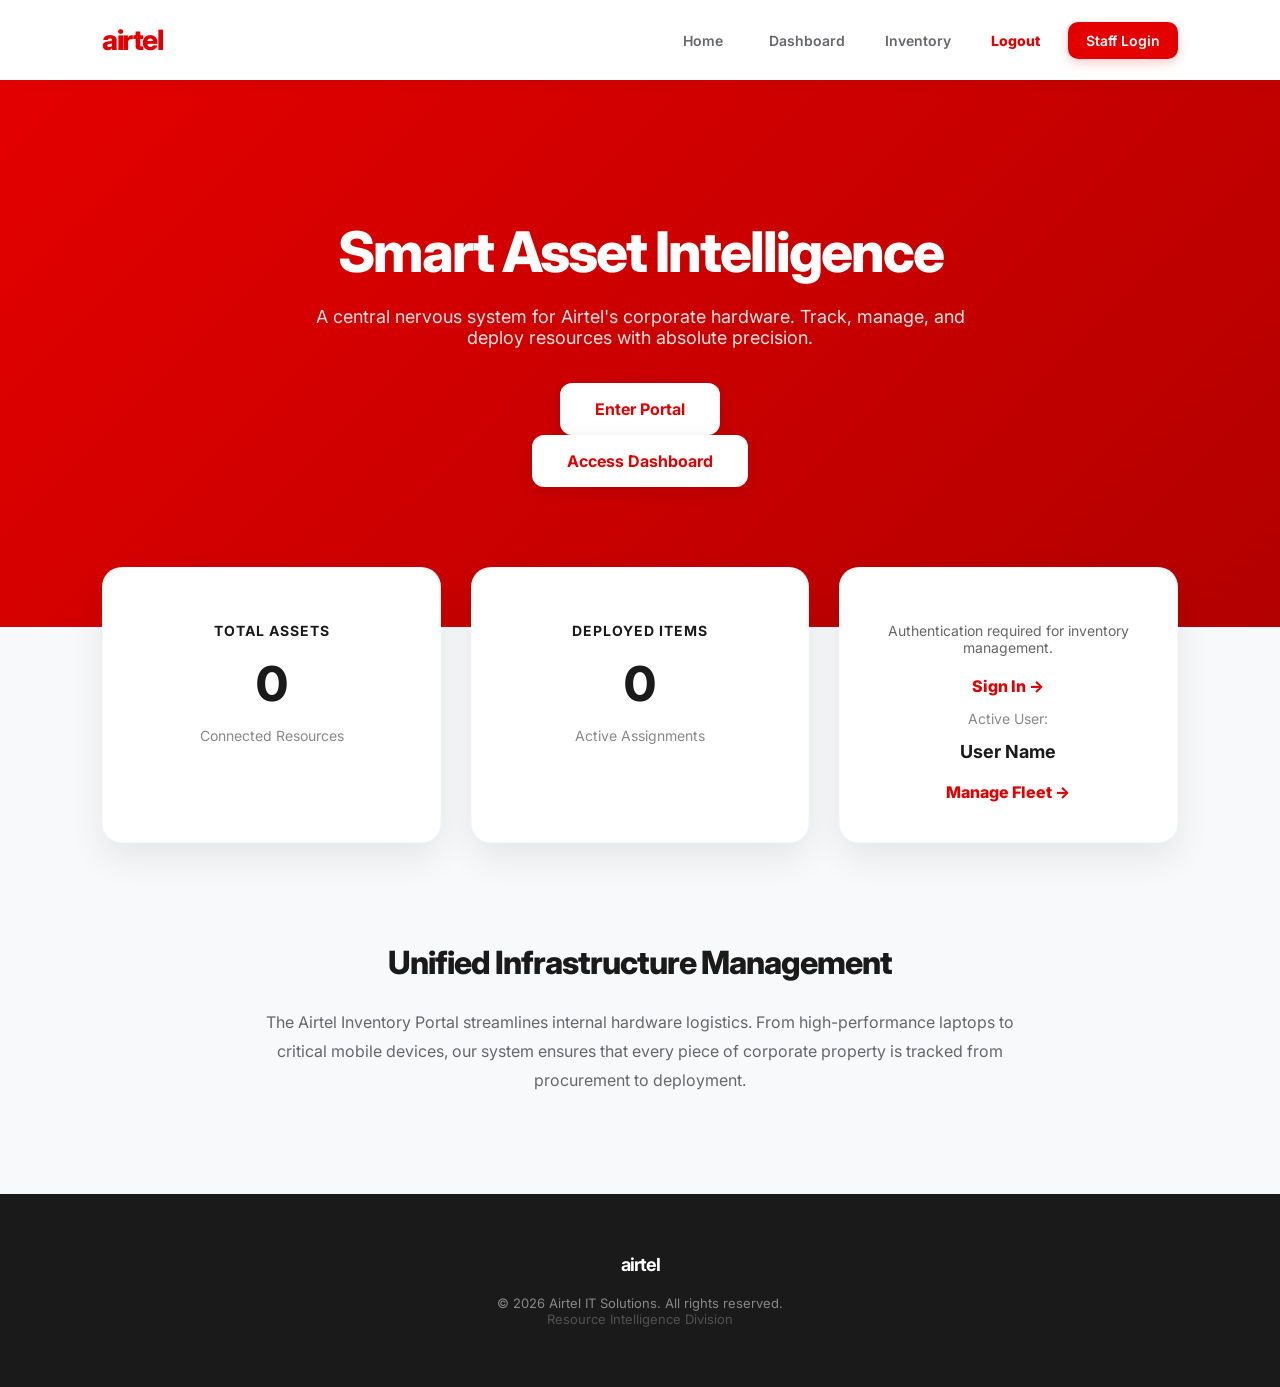
==== src/main/resources/templates/index.html @ 271295a7 "airtel-inventory-system-files-all" ====
<!DOCTYPE html>
<html xmlns:th="http://www.thymeleaf.org">
<head>
    <meta charset="UTF-8">
    <meta name="viewport" content="width=device-width, initial-scale=1.0">
    <title>Airtel | Resource Intelligence Portal</title>
    <link href="https://fonts.googleapis.com/css2?family=Inter:wght@300;400;600;700;800&display=swap" rel="stylesheet">
    <style>
        :root {
            --airtel-red: #E40000;
            --dark: #1A1A1B;
            --bg: #F8F9FA;
            --white: #ffffff;
            --transition: all 0.3s cubic-bezier(0.4, 0, 0.2, 1);
        }

        body {
            font-family: 'Inter', sans-serif;
            margin: 0;
            padding: 0;
            background-color: var(--bg);
            color: var(--dark);
            overflow-x: hidden;
        }

        /* --- Navbar --- */
        .navbar {
            background: var(--white);
            display: flex;
            justify-content: space-between;
            align-items: center;
            padding: 0 8%;
            height: 80px;
            box-shadow: 0 2px 15px rgba(0,0,0,0.05);
            position: sticky;
            top: 0;
            z-index: 1000;
        }

        .navbar h2 {
            color: var(--airtel-red);
            margin: 0;
            font-weight: 800;
            font-size: 28px;
            letter-spacing: -1.5px;
        }

        .nav-links { display: flex; align-items: center; gap: 10px; }

        .nav-links a {
            text-decoration: none;
            color: #65676B;
            font-weight: 600;
            padding: 10px 18px;
            font-size: 14px;
            transition: var(--transition);
            border-radius: 10px;
        }

        .nav-links a:hover {
            background: rgba(228, 0, 0, 0.05);
            color: var(--airtel-red);
        }

        .btn-login {
            background: var(--airtel-red) !important;
            color: white !important;
            box-shadow: 0 4px 12px rgba(228, 0, 0, 0.2);
        }

        /* --- Hero Section --- */
        .hero {
            background: linear-gradient(135deg, #E40000 0%, #b30000 100%);
            color: white;
            padding: 100px 8% 140px;
            text-align: center;
            position: relative;
        }

        .hero h1 {
            font-size: 56px;
            margin-bottom: 20px;
            font-weight: 800;
            letter-spacing: -2px;
            animation: fadeInUp 0.6s ease;
        }

        .hero p {
            font-size: 18px;
            opacity: 0.9;
            max-width: 650px;
            margin: 0 auto 35px;
            animation: fadeInUp 0.8s ease;
        }

        /* --- Feature Cards --- */
        .container { padding: 0 8% 80px; position: relative; }

        .features {
            display: grid;
            grid-template-columns: repeat(auto-fit, minmax(300px, 1fr));
            gap: 30px;
            margin-top: -60px; /* Overlap effect */
        }

        .card {
            background: white;
            padding: 40px 30px;
            border-radius: 20px;
            box-shadow: 0 15px 35px rgba(0,0,0,0.08);
            text-align: center;
            transition: var(--transition);
            border: 1px solid rgba(0,0,0,0.02);
        }

        .card:hover {
            transform: translateY(-10px);
            box-shadow: 0 20px 45px rgba(0,0,0,0.12);
        }

        .card h3 {
            color: var(--grey);
            font-size: 14px;
            text-transform: uppercase;
            letter-spacing: 1px;
            margin-bottom: 15px;
        }

        .stat-number {
            font-size: 48px;
            font-weight: 800;
            color: var(--dark);
            display: block;
            margin: 10px 0;
        }

        /* --- Buttons --- */
        .btn-white {
            background: white;
            color: var(--airtel-red);
            padding: 16px 35px;
            border-radius: 12px;
            text-decoration: none;
            font-weight: 700;
            display: inline-block;
            transition: var(--transition);
            box-shadow: 0 4px 15px rgba(0,0,0,0.1);
        }

        .btn-white:hover {
            transform: scale(1.05);
            background: #f8f8f8;
        }

        /* --- Animations --- */
        @keyframes fadeInUp {
            from { opacity: 0; transform: translateY(30px); }
            to { opacity: 1; transform: translateY(0); }
        }

        /* --- Footer --- */
        .footer {
            text-align: center;
            padding: 60px;
            background: var(--dark);
            color: #888;
            font-size: 13px;
        }
    </style>
</head>
<body>

<nav class="navbar">
    <h2>airtel</h2>

    <div class="nav-links">
        <a href="/">Home</a>

        <span th:if="${session.user != null}">
            <a href="/dashboard">Dashboard</a>
            <a href="/dashboard?tab=fleet">Inventory</a>
            <a th:href="@{/logout}" style="color: var(--airtel-red); font-weight: 800;">Logout</a>
        </span>

        <span th:if="${session.user == null}">
            <a href="/login" class="btn-login">Staff Login</a>
        </span>
    </div>
</nav>

<header class="hero">
    <h1>Smart Asset Intelligence</h1>
    <p>A central nervous system for Airtel's corporate hardware. Track, manage, and deploy resources with absolute precision.</p>
    
    <div th:if="${session.user == null}">
        <a href="/login" class="btn-white">Enter Portal</a>
    </div>
    <div th:if="${session.user != null}">
        <a href="/dashboard" class="btn-white">Access Dashboard</a>
    </div>
</header>

<div class="container">

    <div class="features">
        
        <div class="card">
            <h3>Total Assets</h3>
            <span class="stat-number" th:text="${session.user != null ? totalAssets : '--'}">0</span>
            <p style="color:#888; font-size:14px;">Connected Resources</p>
        </div>

        <div class="card">
            <h3>Deployed Items</h3>
            <span class="stat-number" th:text="${session.user != null ? assignedCount : '--'}">0</span>
            <p style="color:#888; font-size:14px;">Active Assignments</p>
        </div>

        <div class="card" style="display: flex; flex-direction: column; justify-content: center; align-items: center;">
            <div th:if="${session.user == null}">
                <p style="color:#666; font-size: 14px; margin-bottom: 20px;">Authentication required for inventory management.</p>
                <a href="/login" style="color: var(--airtel-red); font-weight: 800; text-decoration: none; font-size: 16px;">Sign In &rarr;</a>
            </div>
            
            <div th:if="${session.user != null}">
                <p style="font-size: 14px; color: #888;">Active User:</p>
                <strong style="font-size: 18px; color: var(--dark);" th:text="${session.user.name}">User Name</strong>
                <div style="margin-top: 20px;">
                    <a href="/dashboard?tab=fleet" style="color: var(--airtel-red); font-weight: 800; text-decoration: none;">Manage Fleet &rarr;</a>
                </div>
            </div>
        </div>

    </div>

    <section style="margin-top: 100px; text-align: center; animation: fadeInUp 1s ease;">
        <h2 style="font-weight: 800; font-size: 32px; letter-spacing: -1px;">Unified Infrastructure Management</h2>
        <p style="color: #65676B; max-width: 750px; margin: 20px auto; line-height: 1.8;">
            The Airtel Inventory Portal streamlines internal hardware logistics. From high-performance laptops to critical mobile devices, 
            our system ensures that every piece of corporate property is tracked from procurement to deployment.
        </p>
    </section>

</div>

<footer class="footer">
    <div style="margin-bottom: 20px;">
        <strong style="color:white; font-size: 18px; letter-spacing: -1px;">airtel</strong>
    </div>
    &copy; 2026 Airtel IT Solutions. All rights reserved. <br>
    <span style="opacity: 0.5;">Resource Intelligence Division</span>
</footer>

</body>
</html>
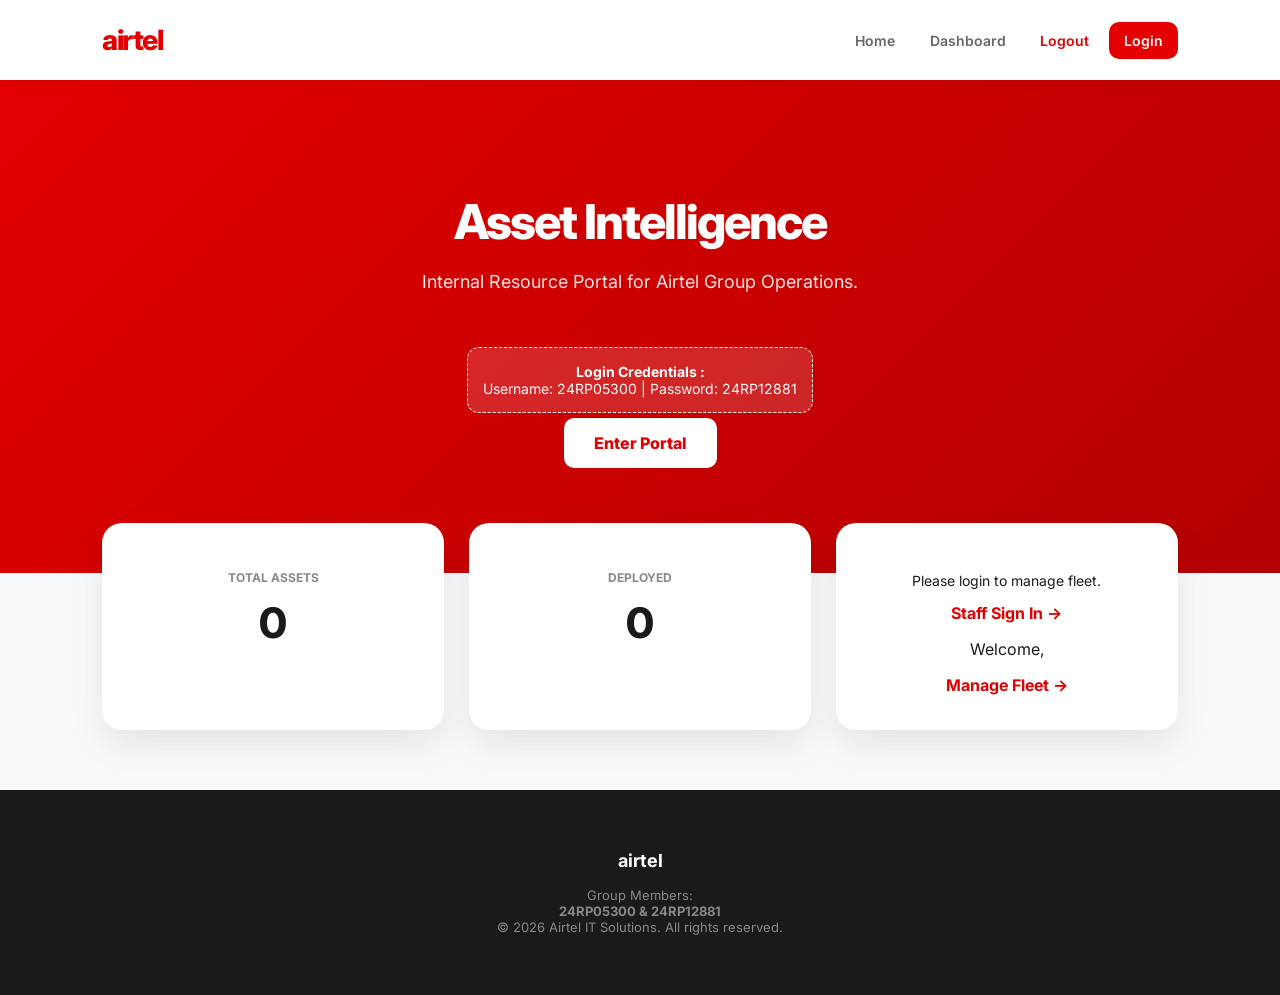
==== commit cac0737a: "Update index.html" ====
--- a/src/main/resources/templates/index.html
+++ b/src/main/resources/templates/index.html
@@ -7,249 +7,112 @@
     <link href="https://fonts.googleapis.com/css2?family=Inter:wght@300;400;600;700;800&display=swap" rel="stylesheet">
     <style>
         :root {
-            --airtel-red: #E40000;
-            --dark: #1A1A1B;
-            --bg: #F8F9FA;
-            --white: #ffffff;
+            --airtel-red: #E40000; --dark: #1A1A1B; --bg: #F8F9FA; --white: #ffffff;
             --transition: all 0.3s cubic-bezier(0.4, 0, 0.2, 1);
         }
 
-        body {
-            font-family: 'Inter', sans-serif;
-            margin: 0;
-            padding: 0;
-            background-color: var(--bg);
-            color: var(--dark);
-            overflow-x: hidden;
-        }
+        body { font-family: 'Inter', sans-serif; margin: 0; padding: 0; background-color: var(--bg); color: var(--dark); overflow-x: hidden; }
 
         /* --- Navbar --- */
         .navbar {
-            background: var(--white);
-            display: flex;
-            justify-content: space-between;
-            align-items: center;
-            padding: 0 8%;
-            height: 80px;
-            box-shadow: 0 2px 15px rgba(0,0,0,0.05);
-            position: sticky;
-            top: 0;
-            z-index: 1000;
+            background: var(--white); display: flex; justify-content: space-between; align-items: center;
+            padding: 0 8%; height: 80px; box-shadow: 0 2px 15px rgba(0,0,0,0.05); position: sticky; top: 0; z-index: 1000;
+        }
+        .navbar h2 { color: var(--airtel-red); margin: 0; font-weight: 800; font-size: 28px; letter-spacing: -1.5px; }
+        .nav-links { display: flex; align-items: center; gap: 5px; }
+        .nav-links a { text-decoration: none; color: #65676B; font-weight: 600; padding: 10px 15px; font-size: 14px; transition: var(--transition); border-radius: 10px; }
+        .nav-links a:hover { background: rgba(228, 0, 0, 0.05); color: var(--airtel-red); }
+        .btn-login { background: var(--airtel-red) !important; color: white !important; }
+
+        /* --- Hero --- */
+        .hero { background: linear-gradient(135deg, #E40000 0%, #b30000 100%); color: white; padding: 80px 8% 120px; text-align: center; }
+        .hero h1 { font-size: 48px; margin-bottom: 20px; font-weight: 800; letter-spacing: -2px; }
+        .hero p { font-size: 18px; opacity: 0.9; max-width: 650px; margin: 0 auto 35px; }
+
+        /* --- Credentials Banner for Lecturer --- */
+        .cred-box {
+            background: rgba(255, 255, 255, 0.15); border: 1px dashed white; padding: 15px;
+            border-radius: 12px; display: inline-block; margin-top: 20px; font-size: 14px;
         }
 
-        .navbar h2 {
-            color: var(--airtel-red);
-            margin: 0;
-            font-weight: 800;
-            font-size: 28px;
-            letter-spacing: -1.5px;
+        /* --- Grid & Cards --- */
+        .container { padding: 0 8% 60px; position: relative; }
+        .features { display: grid; grid-template-columns: repeat(auto-fit, minmax(280px, 1fr)); gap: 25px; margin-top: -50px; }
+        .card { background: white; padding: 35px 25px; border-radius: 20px; box-shadow: 0 15px 35px rgba(0,0,0,0.08); text-align: center; transition: var(--transition); }
+        .card:hover { transform: translateY(-10px); }
+        .stat-number { font-size: 42px; font-weight: 800; color: var(--dark); display: block; margin: 10px 0; }
+
+        /* --- Responsive Design --- */
+        @media (max-width: 768px) {
+            .navbar { padding: 0 5%; }
+            .nav-links a:not(.btn-login) { display: none; } /* Hide extra links on mobile */
+            .hero h1 { font-size: 32px; }
+            .features { margin-top: 20px; }
+            .container { padding: 0 5% 40px; }
         }
 
-        .nav-links { display: flex; align-items: center; gap: 10px; }
-
-        .nav-links a {
-            text-decoration: none;
-            color: #65676B;
-            font-weight: 600;
-            padding: 10px 18px;
-            font-size: 14px;
-            transition: var(--transition);
-            border-radius: 10px;
-        }
-
-        .nav-links a:hover {
-            background: rgba(228, 0, 0, 0.05);
-            color: var(--airtel-red);
-        }
-
-        .btn-login {
-            background: var(--airtel-red) !important;
-            color: white !important;
-            box-shadow: 0 4px 12px rgba(228, 0, 0, 0.2);
-        }
-
-        /* --- Hero Section --- */
-        .hero {
-            background: linear-gradient(135deg, #E40000 0%, #b30000 100%);
-            color: white;
-            padding: 100px 8% 140px;
-            text-align: center;
-            position: relative;
-        }
-
-        .hero h1 {
-            font-size: 56px;
-            margin-bottom: 20px;
-            font-weight: 800;
-            letter-spacing: -2px;
-            animation: fadeInUp 0.6s ease;
-        }
-
-        .hero p {
-            font-size: 18px;
-            opacity: 0.9;
-            max-width: 650px;
-            margin: 0 auto 35px;
-            animation: fadeInUp 0.8s ease;
-        }
-
-        /* --- Feature Cards --- */
-        .container { padding: 0 8% 80px; position: relative; }
-
-        .features {
-            display: grid;
-            grid-template-columns: repeat(auto-fit, minmax(300px, 1fr));
-            gap: 30px;
-            margin-top: -60px; /* Overlap effect */
-        }
-
-        .card {
-            background: white;
-            padding: 40px 30px;
-            border-radius: 20px;
-            box-shadow: 0 15px 35px rgba(0,0,0,0.08);
-            text-align: center;
-            transition: var(--transition);
-            border: 1px solid rgba(0,0,0,0.02);
-        }
-
-        .card:hover {
-            transform: translateY(-10px);
-            box-shadow: 0 20px 45px rgba(0,0,0,0.12);
-        }
-
-        .card h3 {
-            color: var(--grey);
-            font-size: 14px;
-            text-transform: uppercase;
-            letter-spacing: 1px;
-            margin-bottom: 15px;
-        }
-
-        .stat-number {
-            font-size: 48px;
-            font-weight: 800;
-            color: var(--dark);
-            display: block;
-            margin: 10px 0;
-        }
-
-        /* --- Buttons --- */
-        .btn-white {
-            background: white;
-            color: var(--airtel-red);
-            padding: 16px 35px;
-            border-radius: 12px;
-            text-decoration: none;
-            font-weight: 700;
-            display: inline-block;
-            transition: var(--transition);
-            box-shadow: 0 4px 15px rgba(0,0,0,0.1);
-        }
-
-        .btn-white:hover {
-            transform: scale(1.05);
-            background: #f8f8f8;
-        }
-
-        /* --- Animations --- */
-        @keyframes fadeInUp {
-            from { opacity: 0; transform: translateY(30px); }
-            to { opacity: 1; transform: translateY(0); }
-        }
-
-        /* --- Footer --- */
-        .footer {
-            text-align: center;
-            padding: 60px;
-            background: var(--dark);
-            color: #888;
-            font-size: 13px;
-        }
+        .footer { text-align: center; padding: 60px 20px; background: var(--dark); color: #888; font-size: 13px; }
     </style>
 </head>
 <body>
 
 <nav class="navbar">
     <h2>airtel</h2>
-
     <div class="nav-links">
         <a href="/">Home</a>
-
         <span th:if="${session.user != null}">
             <a href="/dashboard">Dashboard</a>
-            <a href="/dashboard?tab=fleet">Inventory</a>
-            <a th:href="@{/logout}" style="color: var(--airtel-red); font-weight: 800;">Logout</a>
+            <a th:href="@{/logout}" style="color: var(--airtel-red);">Logout</a>
         </span>
-
-        <span th:if="${session.user == null}">
-            <a href="/login" class="btn-login">Staff Login</a>
-        </span>
+        <a th:if="${session.user == null}" href="/login" class="btn-login">Login</a>
     </div>
 </nav>
 
 <header class="hero">
-    <h1>Smart Asset Intelligence</h1>
-    <p>A central nervous system for Airtel's corporate hardware. Track, manage, and deploy resources with absolute precision.</p>
+    <h1>Asset Intelligence</h1>
+    <p>Internal Resource Portal for Airtel Group Operations.</p>
     
-    <div th:if="${session.user == null}">
-        <a href="/login" class="btn-white">Enter Portal</a>
+    <div class="cred-box">
+        <strong>Login Credentials :</strong><br>
+        Username: 24RP05300 | Password: 24RP12881
     </div>
-    <div th:if="${session.user != null}">
-        <a href="/dashboard" class="btn-white">Access Dashboard</a>
-    </div>
+    <br><br>
+    
+    <a th:href="${session.user == null ? '/login' : '/dashboard'}" 
+       style="background:white; color:var(--airtel-red); padding:15px 30px; border-radius:10px; text-decoration:none; font-weight:800;">
+       Enter Portal
+    </a>
 </header>
 
 <div class="container">
-
     <div class="features">
-        
         <div class="card">
-            <h3>Total Assets</h3>
+            <h3 style="color:#888; font-size:12px;">TOTAL ASSETS</h3>
             <span class="stat-number" th:text="${session.user != null ? totalAssets : '--'}">0</span>
-            <p style="color:#888; font-size:14px;">Connected Resources</p>
         </div>
-
         <div class="card">
-            <h3>Deployed Items</h3>
+            <h3 style="color:#888; font-size:12px;">DEPLOYED</h3>
             <span class="stat-number" th:text="${session.user != null ? assignedCount : '--'}">0</span>
-            <p style="color:#888; font-size:14px;">Active Assignments</p>
         </div>
-
-        <div class="card" style="display: flex; flex-direction: column; justify-content: center; align-items: center;">
+        <div class="card">
             <div th:if="${session.user == null}">
-                <p style="color:#666; font-size: 14px; margin-bottom: 20px;">Authentication required for inventory management.</p>
-                <a href="/login" style="color: var(--airtel-red); font-weight: 800; text-decoration: none; font-size: 16px;">Sign In &rarr;</a>
+                <p style="font-size:14px;">Please login to manage fleet.</p>
+                <a href="/login" style="color:var(--airtel-red); font-weight:700; text-decoration:none;">Staff Sign In &rarr;</a>
             </div>
-            
             <div th:if="${session.user != null}">
-                <p style="font-size: 14px; color: #888;">Active User:</p>
-                <strong style="font-size: 18px; color: var(--dark);" th:text="${session.user.name}">User Name</strong>
-                <div style="margin-top: 20px;">
-                    <a href="/dashboard?tab=fleet" style="color: var(--airtel-red); font-weight: 800; text-decoration: none;">Manage Fleet &rarr;</a>
-                </div>
+                <p>Welcome, <b th:text="${session.user.name}"></b></p>
+                <a href="/dashboard?tab=fleet" style="color:var(--airtel-red); font-weight:700; text-decoration:none;">Manage Fleet &rarr;</a>
             </div>
         </div>
-
     </div>
-
-    <section style="margin-top: 100px; text-align: center; animation: fadeInUp 1s ease;">
-        <h2 style="font-weight: 800; font-size: 32px; letter-spacing: -1px;">Unified Infrastructure Management</h2>
-        <p style="color: #65676B; max-width: 750px; margin: 20px auto; line-height: 1.8;">
-            The Airtel Inventory Portal streamlines internal hardware logistics. From high-performance laptops to critical mobile devices, 
-            our system ensures that every piece of corporate property is tracked from procurement to deployment.
-        </p>
-    </section>
-
 </div>
 
 <footer class="footer">
-    <div style="margin-bottom: 20px;">
-        <strong style="color:white; font-size: 18px; letter-spacing: -1px;">airtel</strong>
-    </div>
-    &copy; 2026 Airtel IT Solutions. All rights reserved. <br>
-    <span style="opacity: 0.5;">Resource Intelligence Division</span>
+    <strong style="color:white; font-size:18px;">airtel</strong><br><br>
+    Group Members: <br>
+    <strong>24RP05300 & 24RP12881</strong><br>
+    &copy; 2026 Airtel IT Solutions. All rights reserved.
 </footer>
 
 </body>
-</html>+</html>
